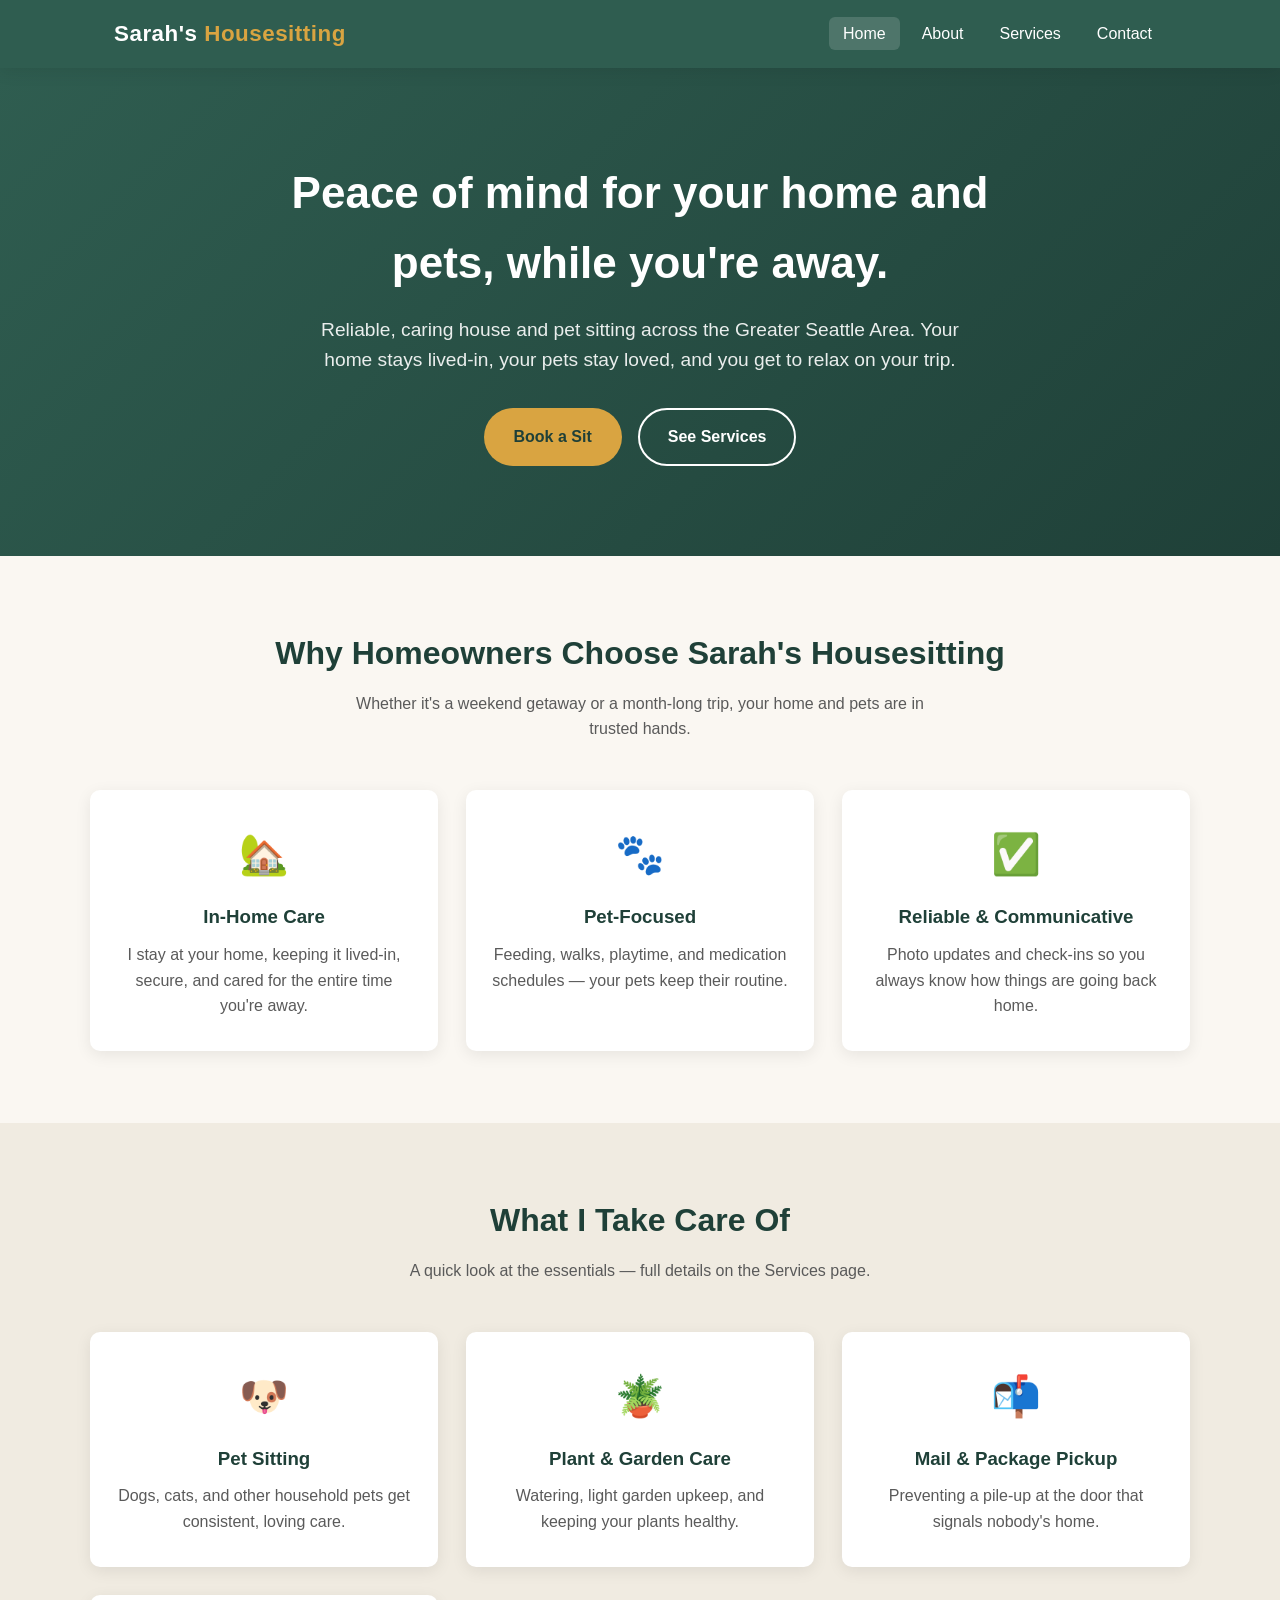
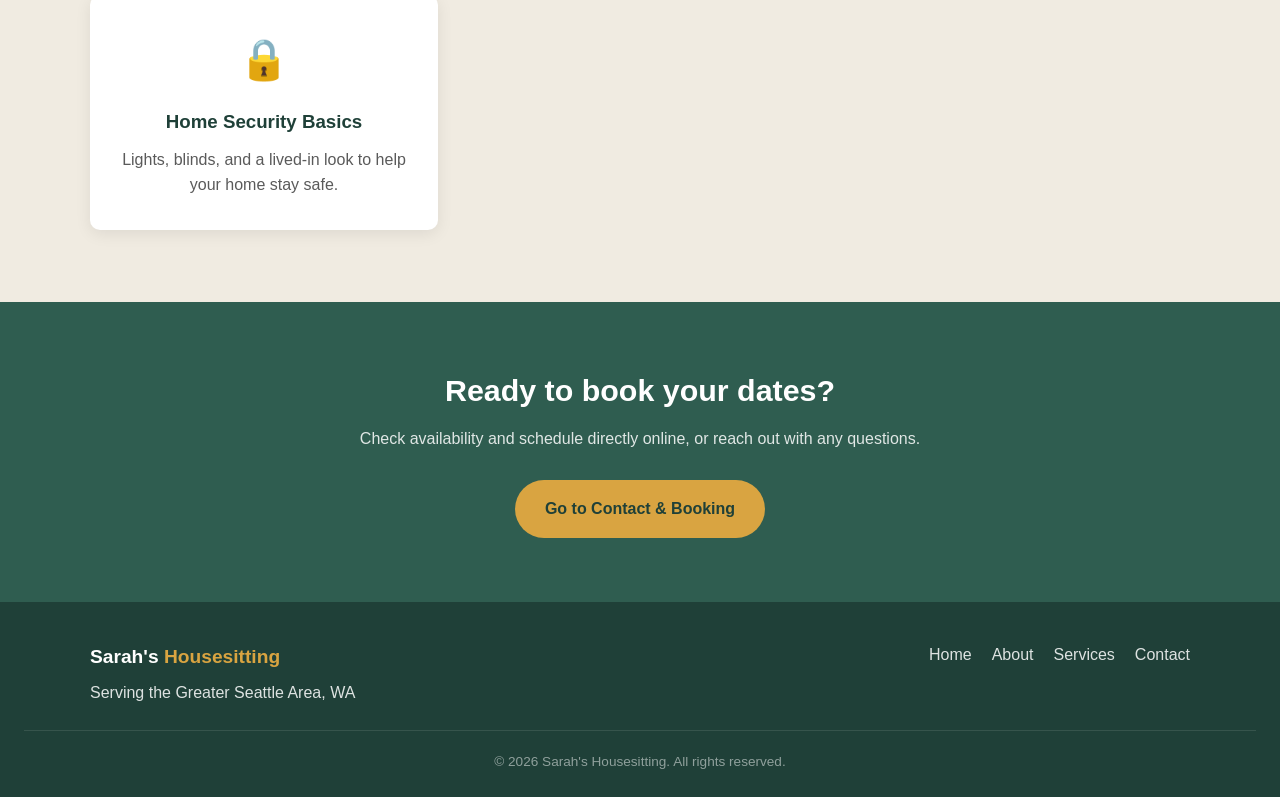
==== index.html @ 596b829d "Initial website for Sarah's Housesitting Multi-page static site (home, about, services, contact) wit" ====
<!DOCTYPE html>
<html lang="en">
<head>
  <meta charset="UTF-8" />
  <meta name="viewport" content="width=device-width, initial-scale=1.0" />
  <title>Sarah's Housesitting | Trusted House &amp; Pet Sitting in Greater Seattle</title>
  <meta name="description" content="Sarah's Housesitting provides trusted, reliable house and pet sitting across the Greater Seattle Area, WA." />
  <link rel="stylesheet" href="css/style.css" />
</head>
<body>

  <header class="site-header">
    <nav class="nav">
      <a href="index.html" class="nav-brand">Sarah's <span>Housesitting</span></a>
      <button class="nav-toggle" aria-label="Toggle navigation">
        <span></span><span></span><span></span>
      </button>
      <ul class="nav-links">
        <li><a href="index.html" class="active">Home</a></li>
        <li><a href="about.html">About</a></li>
        <li><a href="services.html">Services</a></li>
        <li><a href="contact.html">Contact</a></li>
      </ul>
    </nav>
  </header>

  <section class="hero">
    <h1>Peace of mind for your home and pets, while you're away.</h1>
    <p>
      Reliable, caring house and pet sitting across the Greater Seattle Area.
      Your home stays lived-in, your pets stay loved, and you get to relax on your trip.
    </p>
    <div class="hero-actions">
      <a href="contact.html" class="btn btn-primary">Book a Sit</a>
      <a href="services.html" class="btn btn-outline">See Services</a>
    </div>
  </section>

  <section>
    <h2 class="section-title">Why Homeowners Choose Sarah's Housesitting</h2>
    <p class="section-subtitle">
      Whether it's a weekend getaway or a month-long trip, your home and pets are in trusted hands.
    </p>
    <div class="grid">
      <div class="card">
        <div class="icon">🏡</div>
        <h3>In-Home Care</h3>
        <p>I stay at your home, keeping it lived-in, secure, and cared for the entire time you're away.</p>
      </div>
      <div class="card">
        <div class="icon">🐾</div>
        <h3>Pet-Focused</h3>
        <p>Feeding, walks, playtime, and medication schedules &mdash; your pets keep their routine.</p>
      </div>
      <div class="card">
        <div class="icon">✅</div>
        <h3>Reliable &amp; Communicative</h3>
        <p>Photo updates and check-ins so you always know how things are going back home.</p>
      </div>
    </div>
  </section>

  <section class="alt">
    <h2 class="section-title">What I Take Care Of</h2>
    <p class="section-subtitle">A quick look at the essentials &mdash; full details on the Services page.</p>
    <div class="grid">
      <div class="card">
        <div class="icon">🐶</div>
        <h3>Pet Sitting</h3>
        <p>Dogs, cats, and other household pets get consistent, loving care.</p>
      </div>
      <div class="card">
        <div class="icon">🪴</div>
        <h3>Plant &amp; Garden Care</h3>
        <p>Watering, light garden upkeep, and keeping your plants healthy.</p>
      </div>
      <div class="card">
        <div class="icon">📬</div>
        <h3>Mail &amp; Package Pickup</h3>
        <p>Preventing a pile-up at the door that signals nobody's home.</p>
      </div>
      <div class="card">
        <div class="icon">🔒</div>
        <h3>Home Security Basics</h3>
        <p>Lights, blinds, and a lived-in look to help your home stay safe.</p>
      </div>
    </div>
  </section>

  <section class="cta-band">
    <h2>Ready to book your dates?</h2>
    <p>Check availability and schedule directly online, or reach out with any questions.</p>
    <a href="contact.html" class="btn btn-primary">Go to Contact &amp; Booking</a>
  </section>

  <footer class="site-footer">
    <div class="footer-content">
      <div>
        <div class="footer-brand">Sarah's <span>Housesitting</span></div>
        <p>Serving the Greater Seattle Area, WA</p>
      </div>
      <ul class="footer-links">
        <li><a href="index.html">Home</a></li>
        <li><a href="about.html">About</a></li>
        <li><a href="services.html">Services</a></li>
        <li><a href="contact.html">Contact</a></li>
      </ul>
    </div>
    <div class="footer-bottom">
      &copy; <span id="year"></span> Sarah's Housesitting. All rights reserved.
    </div>
  </footer>

  <script src="js/main.js"></script>
</body>
</html>
---- css/style.css ----
/* ---- Variables ---- */
:root {
  --color-primary: #2f5d50;
  --color-primary-dark: #1f4038;
  --color-accent: #d9a441;
  --color-bg: #faf7f2;
  --color-bg-alt: #f0ebe1;
  --color-text: #2b2b2b;
  --color-text-light: #5a5a5a;
  --color-white: #ffffff;
  --max-width: 1100px;
  --radius: 10px;
  --shadow: 0 4px 16px rgba(0, 0, 0, 0.08);
}

* {
  box-sizing: border-box;
  margin: 0;
  padding: 0;
}

html {
  scroll-behavior: smooth;
}

body {
  font-family: "Segoe UI", Roboto, Helvetica, Arial, sans-serif;
  color: var(--color-text);
  background: var(--color-bg);
  line-height: 1.6;
}

a {
  color: inherit;
  text-decoration: none;
}

img {
  max-width: 100%;
  display: block;
}

.container {
  max-width: var(--max-width);
  margin: 0 auto;
  padding: 0 24px;
}

/* ---- Buttons ---- */
.btn {
  display: inline-block;
  padding: 14px 28px;
  border-radius: 999px;
  font-weight: 600;
  font-size: 1rem;
  cursor: pointer;
  border: 2px solid transparent;
  transition: transform 0.15s ease, box-shadow 0.15s ease, background 0.15s ease;
}

.btn-primary {
  background: var(--color-accent);
  color: var(--color-primary-dark);
}

.btn-primary:hover {
  transform: translateY(-2px);
  box-shadow: var(--shadow);
}

.btn-outline {
  background: transparent;
  border-color: var(--color-white);
  color: var(--color-white);
}

.btn-outline:hover {
  background: var(--color-white);
  color: var(--color-primary-dark);
}

/* ---- Header / Nav ---- */
.site-header {
  background: var(--color-primary);
  position: sticky;
  top: 0;
  z-index: 100;
  box-shadow: var(--shadow);
}

.nav {
  display: flex;
  align-items: center;
  justify-content: space-between;
  padding: 16px 24px;
  max-width: var(--max-width);
  margin: 0 auto;
}

.nav-brand {
  color: var(--color-white);
  font-size: 1.4rem;
  font-weight: 700;
  letter-spacing: 0.5px;
}

.nav-brand span {
  color: var(--color-accent);
}

.nav-links {
  display: flex;
  gap: 8px;
  list-style: none;
}

.nav-links a {
  color: var(--color-white);
  padding: 8px 14px;
  border-radius: 6px;
  font-weight: 500;
  transition: background 0.15s ease;
}

.nav-links a:hover,
.nav-links a.active {
  background: rgba(255, 255, 255, 0.15);
}

.nav-toggle {
  display: none;
  flex-direction: column;
  gap: 5px;
  background: none;
  border: none;
  cursor: pointer;
  padding: 6px;
}

.nav-toggle span {
  width: 26px;
  height: 3px;
  background: var(--color-white);
  border-radius: 2px;
}

/* ---- Hero ---- */
.hero {
  background: linear-gradient(135deg, var(--color-primary) 0%, var(--color-primary-dark) 100%);
  color: var(--color-white);
  padding: 90px 24px;
  text-align: center;
}

.hero h1 {
  font-size: 2.75rem;
  margin-bottom: 16px;
  max-width: 800px;
  margin-left: auto;
  margin-right: auto;
}

.hero p {
  font-size: 1.2rem;
  max-width: 640px;
  margin: 0 auto 32px;
  color: rgba(255, 255, 255, 0.9);
}

.hero-actions {
  display: flex;
  gap: 16px;
  justify-content: center;
  flex-wrap: wrap;
}

/* ---- Page hero (interior pages) ---- */
.page-hero {
  background: var(--color-primary);
  color: var(--color-white);
  padding: 56px 24px;
  text-align: center;
}

.page-hero h1 {
  font-size: 2.25rem;
  margin-bottom: 8px;
}

.page-hero p {
  color: rgba(255, 255, 255, 0.85);
  max-width: 600px;
  margin: 0 auto;
}

/* ---- Sections ---- */
section {
  padding: 72px 24px;
}

section.alt {
  background: var(--color-bg-alt);
}

.section-title {
  text-align: center;
  font-size: 2rem;
  color: var(--color-primary-dark);
  margin-bottom: 12px;
}

.section-subtitle {
  text-align: center;
  color: var(--color-text-light);
  max-width: 600px;
  margin: 0 auto 48px;
}

/* ---- Cards / Grid ---- */
.grid {
  display: grid;
  grid-template-columns: repeat(auto-fit, minmax(260px, 1fr));
  gap: 28px;
  max-width: var(--max-width);
  margin: 0 auto;
}

.card {
  background: var(--color-white);
  border-radius: var(--radius);
  padding: 32px 24px;
  box-shadow: var(--shadow);
  text-align: center;
}

.card .icon {
  font-size: 2.5rem;
  margin-bottom: 16px;
}

.card h3 {
  color: var(--color-primary-dark);
  margin-bottom: 10px;
}

.card p {
  color: var(--color-text-light);
}

/* ---- Service list ---- */
.service-detail {
  display: grid;
  gap: 28px;
  max-width: var(--max-width);
  margin: 0 auto;
}

.service-item {
  background: var(--color-white);
  border-radius: var(--radius);
  box-shadow: var(--shadow);
  padding: 28px 32px;
  display: flex;
  gap: 20px;
  align-items: flex-start;
}

.service-item .icon {
  font-size: 2rem;
  flex-shrink: 0;
}

.service-item h3 {
  color: var(--color-primary-dark);
  margin-bottom: 6px;
}

.service-item p {
  color: var(--color-text-light);
}

/* ---- About ---- */
.about-content {
  display: grid;
  grid-template-columns: 1fr 1fr;
  gap: 48px;
  max-width: var(--max-width);
  margin: 0 auto;
  align-items: center;
}

.about-content img {
  border-radius: var(--radius);
  box-shadow: var(--shadow);
}

.about-content h2 {
  color: var(--color-primary-dark);
  margin-bottom: 16px;
  font-size: 1.75rem;
}

.about-content p {
  margin-bottom: 16px;
  color: var(--color-text-light);
}

.values-grid {
  max-width: var(--max-width);
  margin: 48px auto 0;
  display: grid;
  grid-template-columns: repeat(auto-fit, minmax(200px, 1fr));
  gap: 24px;
}

.value {
  text-align: center;
}

.value .icon {
  font-size: 2rem;
  margin-bottom: 8px;
}

.value h4 {
  color: var(--color-primary-dark);
  margin-bottom: 6px;
}

.value p {
  color: var(--color-text-light);
  font-size: 0.95rem;
}

/* ---- Testimonials ---- */
.testimonial {
  background: var(--color-white);
  border-radius: var(--radius);
  padding: 28px;
  box-shadow: var(--shadow);
}

.testimonial p.quote {
  font-style: italic;
  color: var(--color-text);
  margin-bottom: 16px;
}

.testimonial .author {
  font-weight: 600;
  color: var(--color-primary-dark);
}

/* ---- Contact ---- */
.contact-layout {
  display: grid;
  grid-template-columns: 1fr 1.2fr;
  gap: 48px;
  max-width: var(--max-width);
  margin: 0 auto;
  align-items: start;
}

.contact-info-card {
  background: var(--color-white);
  border-radius: var(--radius);
  box-shadow: var(--shadow);
  padding: 32px;
}

.contact-info-card h3 {
  color: var(--color-primary-dark);
  margin-bottom: 20px;
}

.contact-line {
  display: flex;
  gap: 12px;
  align-items: flex-start;
  margin-bottom: 18px;
}

.contact-line .icon {
  font-size: 1.3rem;
  flex-shrink: 0;
}

.contact-line a,
.contact-line span {
  color: var(--color-text-light);
}

.booking-card {
  background: var(--color-white);
  border-radius: var(--radius);
  box-shadow: var(--shadow);
  padding: 32px;
}

.booking-card h3 {
  color: var(--color-primary-dark);
  margin-bottom: 8px;
}

.booking-card p.hint {
  color: var(--color-text-light);
  margin-bottom: 20px;
  font-size: 0.95rem;
}

#cal-inline {
  width: 100%;
  min-height: 500px;
  border-radius: var(--radius);
  overflow: hidden;
}

.booking-fallback {
  border: 2px dashed #cfc6b3;
  border-radius: var(--radius);
  padding: 40px 24px;
  text-align: center;
  color: var(--color-text-light);
}

/* ---- CTA band ---- */
.cta-band {
  background: var(--color-primary);
  color: var(--color-white);
  text-align: center;
  padding: 64px 24px;
}

.cta-band h2 {
  margin-bottom: 12px;
  font-size: 1.9rem;
}

.cta-band p {
  color: rgba(255, 255, 255, 0.85);
  margin-bottom: 28px;
}

/* ---- Footer ---- */
.site-footer {
  background: var(--color-primary-dark);
  color: rgba(255, 255, 255, 0.85);
  padding: 40px 24px 24px;
}

.footer-content {
  max-width: var(--max-width);
  margin: 0 auto;
  display: flex;
  justify-content: space-between;
  flex-wrap: wrap;
  gap: 24px;
  margin-bottom: 24px;
}

.footer-brand {
  font-size: 1.2rem;
  font-weight: 700;
  color: var(--color-white);
  margin-bottom: 8px;
}

.footer-brand span {
  color: var(--color-accent);
}

.footer-links {
  display: flex;
  gap: 20px;
  list-style: none;
}

.footer-bottom {
  text-align: center;
  font-size: 0.85rem;
  color: rgba(255, 255, 255, 0.5);
  border-top: 1px solid rgba(255, 255, 255, 0.1);
  padding-top: 20px;
}

/* ---- Responsive ---- */
@media (max-width: 768px) {
  .nav-links {
    position: absolute;
    top: 100%;
    left: 0;
    right: 0;
    background: var(--color-primary);
    flex-direction: column;
    padding: 12px 24px;
    display: none;
  }

  .nav-links.open {
    display: flex;
  }

  .nav-toggle {
    display: flex;
  }

  .about-content,
  .contact-layout {
    grid-template-columns: 1fr;
  }

  .hero h1 {
    font-size: 2.1rem;
  }
}
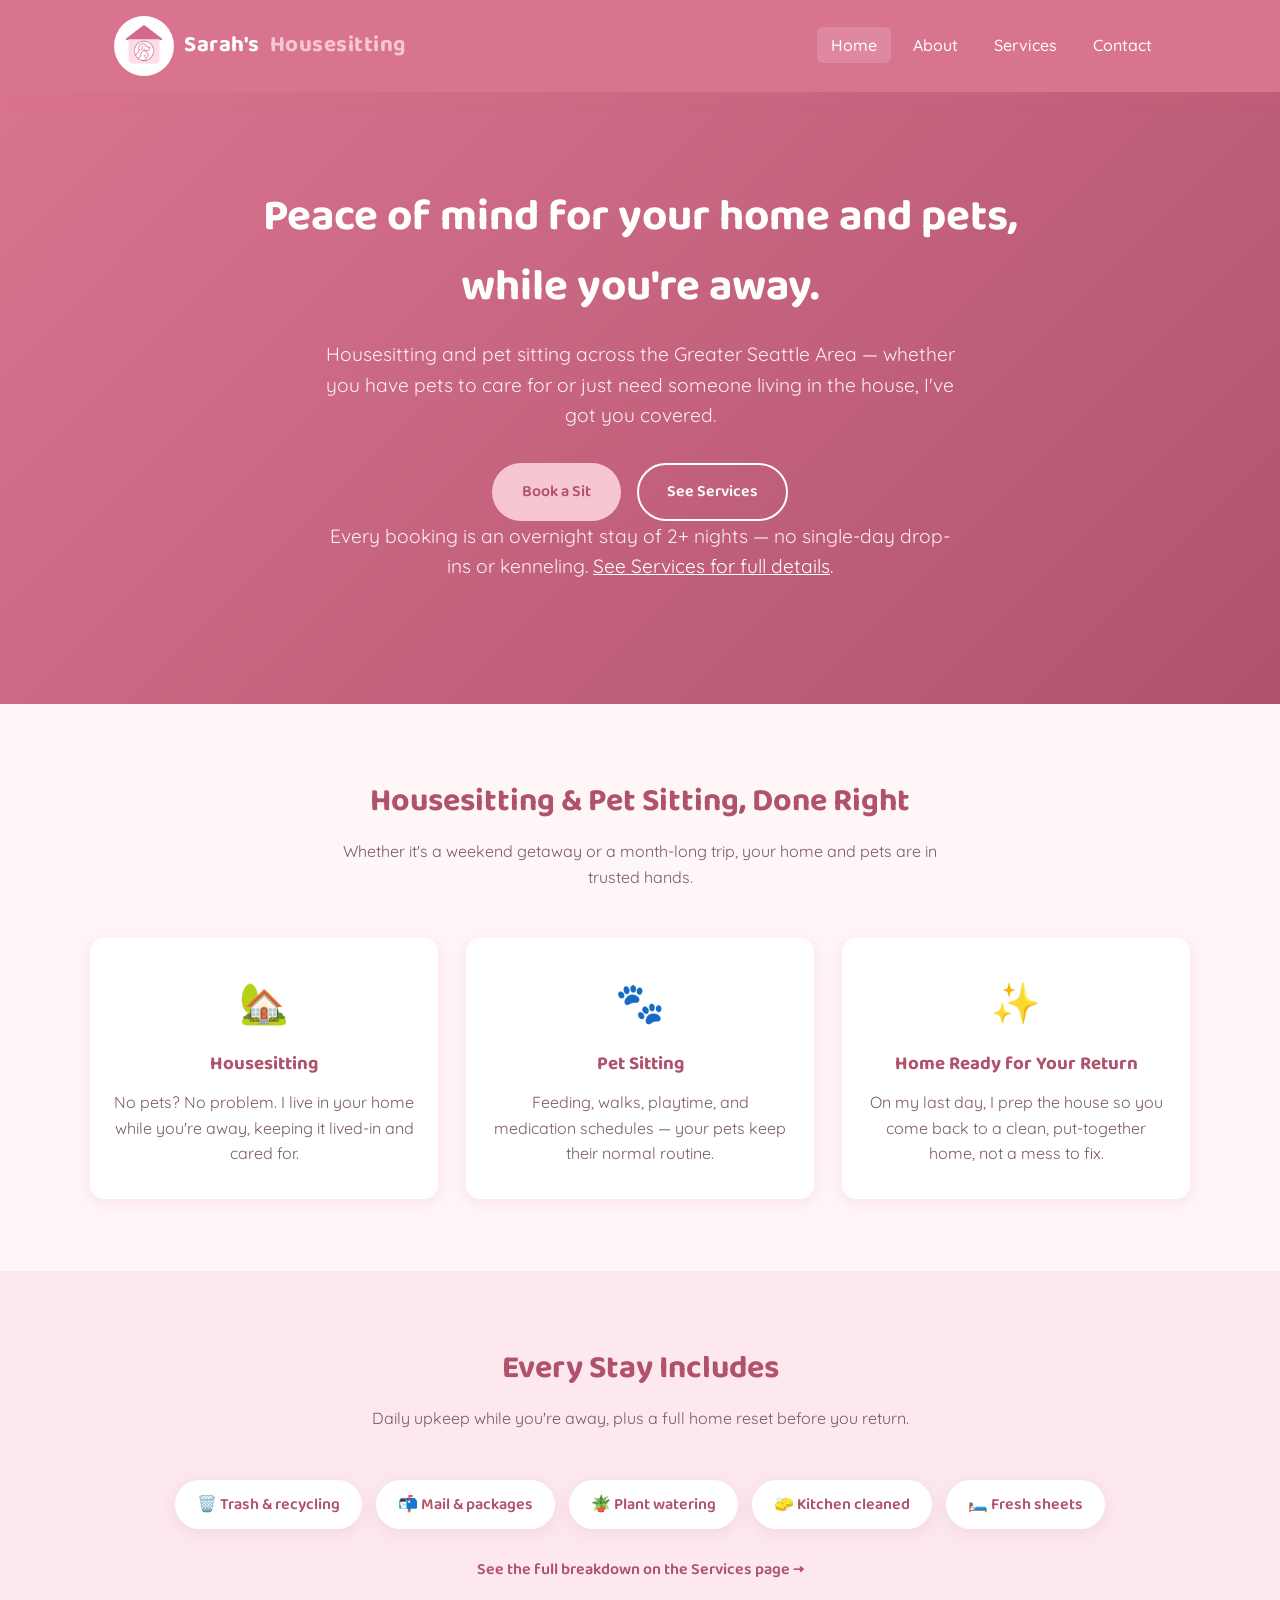
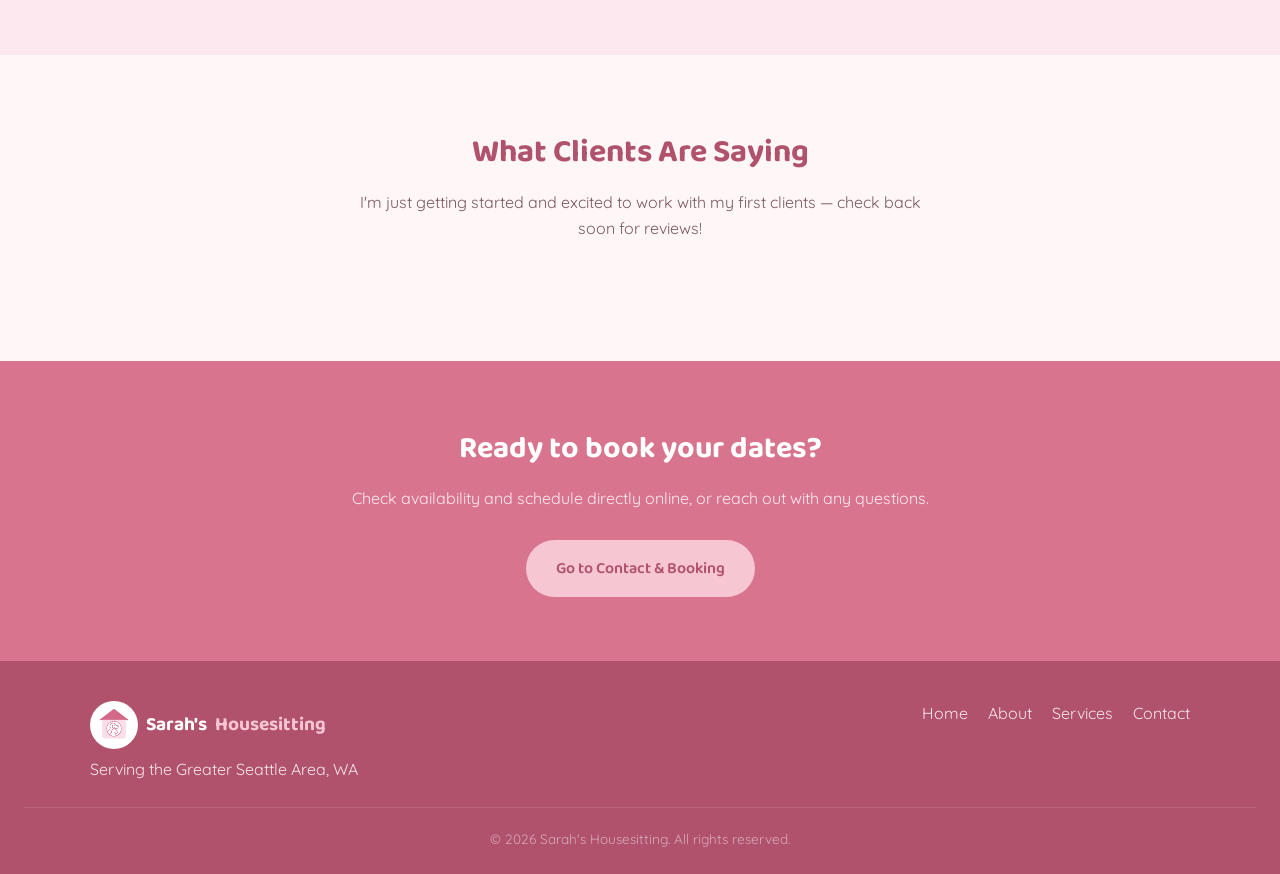
==== commit b11a4195: "Add branding, pricing, booking, and content polish Adds real logo and favicon, pricing/policy pages " ====
--- a/index.html
+++ b/index.html
@@ -5,13 +5,20 @@
   <meta name="viewport" content="width=device-width, initial-scale=1.0" />
   <title>Sarah's Housesitting | Trusted House &amp; Pet Sitting in Greater Seattle</title>
   <meta name="description" content="Sarah's Housesitting provides trusted, reliable house and pet sitting across the Greater Seattle Area, WA." />
+  <link rel="icon" type="image/svg+xml" href="images/favicon.svg" />
+  <meta property="og:title" content="Sarah's Housesitting | Trusted House &amp; Pet Sitting in Greater Seattle" />
+  <meta property="og:description" content="Overnight house and pet sitting across the Greater Seattle Area, WA. Free consultation before every booking." />
+  <meta property="og:type" content="website" />
+  <link rel="preconnect" href="https://fonts.googleapis.com" />
+  <link rel="preconnect" href="https://fonts.gstatic.com" crossorigin />
+  <link href="https://fonts.googleapis.com/css2?family=Baloo+2:wght@500;600;700&family=Quicksand:wght@400;500;600;700&display=swap" rel="stylesheet" />
   <link rel="stylesheet" href="css/style.css" />
 </head>
 <body>
 
   <header class="site-header">
     <nav class="nav">
-      <a href="index.html" class="nav-brand">Sarah's <span>Housesitting</span></a>
+      <a href="index.html" class="nav-brand"><span class="brand-logo-wrap"><img src="images/logo-mark.png" alt="" class="brand-logo" /></span>Sarah's <span>Housesitting</span></a>
       <button class="nav-toggle" aria-label="Toggle navigation">
         <span></span><span></span><span></span>
       </button>
@@ -27,64 +34,63 @@
   <section class="hero">
     <h1>Peace of mind for your home and pets, while you're away.</h1>
     <p>
-      Reliable, caring house and pet sitting across the Greater Seattle Area.
-      Your home stays lived-in, your pets stay loved, and you get to relax on your trip.
+      Housesitting and pet sitting across the Greater Seattle Area &mdash; whether you have pets
+      to care for or just need someone living in the house, I've got you covered.
     </p>
     <div class="hero-actions">
       <a href="contact.html" class="btn btn-primary">Book a Sit</a>
       <a href="services.html" class="btn btn-outline">See Services</a>
     </div>
+    <p class="hero-note">
+      Every booking is an overnight stay of 2+ nights &mdash; no single-day drop-ins or kenneling.
+      <a href="services.html">See Services for full details</a>.
+    </p>
   </section>
 
   <section>
-    <h2 class="section-title">Why Homeowners Choose Sarah's Housesitting</h2>
+    <h2 class="section-title">Housesitting &amp; Pet Sitting, Done Right</h2>
     <p class="section-subtitle">
       Whether it's a weekend getaway or a month-long trip, your home and pets are in trusted hands.
     </p>
     <div class="grid">
       <div class="card">
         <div class="icon">🏡</div>
-        <h3>In-Home Care</h3>
-        <p>I stay at your home, keeping it lived-in, secure, and cared for the entire time you're away.</p>
+        <h3>Housesitting</h3>
+        <p>No pets? No problem. I live in your home while you're away, keeping it lived-in and cared for.</p>
       </div>
       <div class="card">
         <div class="icon">🐾</div>
-        <h3>Pet-Focused</h3>
-        <p>Feeding, walks, playtime, and medication schedules &mdash; your pets keep their routine.</p>
+        <h3>Pet Sitting</h3>
+        <p>Feeding, walks, playtime, and medication schedules &mdash; your pets keep their normal routine.</p>
       </div>
       <div class="card">
-        <div class="icon">✅</div>
-        <h3>Reliable &amp; Communicative</h3>
-        <p>Photo updates and check-ins so you always know how things are going back home.</p>
+        <div class="icon">✨</div>
+        <h3>Home Ready for Your Return</h3>
+        <p>On my last day, I prep the house so you come back to a clean, put-together home, not a mess to fix.</p>
       </div>
     </div>
   </section>
 
   <section class="alt">
-    <h2 class="section-title">What I Take Care Of</h2>
-    <p class="section-subtitle">A quick look at the essentials &mdash; full details on the Services page.</p>
-    <div class="grid">
-      <div class="card">
-        <div class="icon">🐶</div>
-        <h3>Pet Sitting</h3>
-        <p>Dogs, cats, and other household pets get consistent, loving care.</p>
-      </div>
-      <div class="card">
-        <div class="icon">🪴</div>
-        <h3>Plant &amp; Garden Care</h3>
-        <p>Watering, light garden upkeep, and keeping your plants healthy.</p>
-      </div>
-      <div class="card">
-        <div class="icon">📬</div>
-        <h3>Mail &amp; Package Pickup</h3>
-        <p>Preventing a pile-up at the door that signals nobody's home.</p>
-      </div>
-      <div class="card">
-        <div class="icon">🔒</div>
-        <h3>Home Security Basics</h3>
-        <p>Lights, blinds, and a lived-in look to help your home stay safe.</p>
-      </div>
-    </div>
+    <h2 class="section-title">Every Stay Includes</h2>
+    <p class="section-subtitle">
+      Daily upkeep while you're away, plus a full home reset before you return.
+    </p>
+    <ul class="highlight-list">
+      <li>🗑️ Trash &amp; recycling</li>
+      <li>📬 Mail &amp; packages</li>
+      <li>🪴 Plant watering</li>
+      <li>🧽 Kitchen cleaned</li>
+      <li>🛏️ Fresh sheets</li>
+    </ul>
+    <a href="services.html" class="section-link">See the full breakdown on the Services page &rarr;</a>
+  </section>
+
+  <section>
+    <h2 class="section-title">What Clients Are Saying</h2>
+    <p class="section-subtitle">
+      I'm just getting started and excited to work with my first clients &mdash; check back soon for reviews!
+    </p>
   </section>
 
   <section class="cta-band">
@@ -96,7 +102,7 @@
   <footer class="site-footer">
     <div class="footer-content">
       <div>
-        <div class="footer-brand">Sarah's <span>Housesitting</span></div>
+        <div class="footer-brand"><span class="brand-logo-wrap"><img src="images/logo-mark.png" alt="" class="brand-logo" /></span>Sarah's <span>Housesitting</span></div>
         <p>Serving the Greater Seattle Area, WA</p>
       </div>
       <ul class="footer-links">
--- a/css/style.css
+++ b/css/style.css
@@ -1,16 +1,18 @@
 /* ---- Variables ---- */
 :root {
-  --color-primary: #2f5d50;
-  --color-primary-dark: #1f4038;
-  --color-accent: #d9a441;
-  --color-bg: #faf7f2;
-  --color-bg-alt: #f0ebe1;
-  --color-text: #2b2b2b;
-  --color-text-light: #5a5a5a;
+  --color-primary: #d9748f;
+  --color-primary-dark: #b1526c;
+  --color-accent: #f6c6d2;
+  --color-bg: #fff6f8;
+  --color-bg-alt: #fce8ee;
+  --color-text: #4a3238;
+  --color-text-light: #7a5a63;
   --color-white: #ffffff;
   --max-width: 1100px;
-  --radius: 10px;
-  --shadow: 0 4px 16px rgba(0, 0, 0, 0.08);
+  --radius: 14px;
+  --shadow: 0 4px 16px rgba(217, 116, 143, 0.15);
+  --font-heading: "Baloo 2", "Segoe UI", sans-serif;
+  --font-body: "Quicksand", "Segoe UI", sans-serif;
 }
 
 * {
@@ -24,10 +26,17 @@
 }
 
 body {
-  font-family: "Segoe UI", Roboto, Helvetica, Arial, sans-serif;
+  font-family: var(--font-body);
   color: var(--color-text);
   background: var(--color-bg);
   line-height: 1.6;
+}
+
+h1, h2, h3, h4, h5, h6,
+.nav-brand,
+.footer-brand,
+.btn {
+  font-family: var(--font-heading);
 }
 
 a {
@@ -98,10 +107,28 @@
 }
 
 .nav-brand {
+  display: flex;
+  align-items: center;
+  gap: 10px;
   color: var(--color-white);
   font-size: 1.4rem;
   font-weight: 700;
   letter-spacing: 0.5px;
+}
+
+.brand-logo-wrap {
+  display: inline-flex;
+  align-items: center;
+  justify-content: center;
+  background: var(--color-white);
+  border-radius: 50%;
+  padding: 4px;
+}
+
+.brand-logo {
+  display: block;
+  height: 52px;
+  width: auto;
 }
 
 .nav-brand span {
@@ -174,6 +201,17 @@
   flex-wrap: wrap;
 }
 
+.hero-note {
+  margin-top: 24px;
+  font-size: 0.9rem;
+  color: rgba(255, 255, 255, 0.75);
+}
+
+.hero-note a {
+  color: var(--color-white);
+  text-decoration: underline;
+}
+
 /* ---- Page hero (interior pages) ---- */
 .page-hero {
   background: var(--color-primary);
@@ -225,6 +263,16 @@
   margin: 0 auto;
 }
 
+.grid-2 {
+  grid-template-columns: repeat(2, 1fr);
+}
+
+@media (max-width: 640px) {
+  .grid-2 {
+    grid-template-columns: 1fr;
+  }
+}
+
 .card {
   background: var(--color-white);
   border-radius: var(--radius);
@@ -332,6 +380,41 @@
   font-size: 0.95rem;
 }
 
+/* ---- Highlight list & section link ---- */
+.highlight-list {
+  list-style: none;
+  display: flex;
+  flex-wrap: wrap;
+  justify-content: center;
+  gap: 14px;
+  max-width: var(--max-width);
+  margin: 0 auto;
+  padding: 0;
+}
+
+.highlight-list li {
+  background: var(--color-white);
+  border-radius: 999px;
+  padding: 12px 22px;
+  box-shadow: var(--shadow);
+  font-weight: 600;
+  color: var(--color-primary-dark);
+  font-family: var(--font-heading);
+}
+
+.section-link {
+  display: block;
+  text-align: center;
+  margin-top: 28px;
+  color: var(--color-primary-dark);
+  font-weight: 600;
+  font-family: var(--font-heading);
+}
+
+.section-link:hover {
+  text-decoration: underline;
+}
+
 /* ---- Testimonials ---- */
 .testimonial {
   background: var(--color-white);
@@ -352,57 +435,157 @@
 }
 
 /* ---- Contact ---- */
+.contact-ribbon {
+  background: var(--color-primary-dark);
+  padding: 20px 24px;
+}
+
+.ribbon-content {
+  max-width: var(--max-width);
+  margin: 0 auto;
+  display: flex;
+  flex-wrap: wrap;
+  justify-content: center;
+  align-items: center;
+  gap: 12px 36px;
+}
+
+.ribbon-item {
+  display: flex;
+  align-items: center;
+  gap: 8px;
+  color: var(--color-white);
+  font-weight: 600;
+  font-family: var(--font-heading);
+}
+
+a.ribbon-item:hover {
+  text-decoration: underline;
+}
+
 .contact-layout {
   display: grid;
-  grid-template-columns: 1fr 1.2fr;
+  grid-template-columns: 1fr 1fr;
   gap: 48px;
   max-width: var(--max-width);
   margin: 0 auto;
-  align-items: start;
-}
-
-.contact-info-card {
+  align-items: stretch;
+}
+
+.availability-calendar {
+  max-width: 480px;
+  margin: 0 auto;
+  background: var(--color-white);
+  border-radius: var(--radius);
+  box-shadow: var(--shadow);
+  padding: 28px;
+}
+
+.cal-header {
+  display: flex;
+  align-items: center;
+  justify-content: space-between;
+  margin-bottom: 16px;
+}
+
+.cal-header h3 {
+  color: var(--color-primary-dark);
+  font-size: 1.15rem;
+}
+
+.cal-nav-btn {
+  background: var(--color-bg-alt);
+  border: none;
+  border-radius: 50%;
+  width: 36px;
+  height: 36px;
+  font-size: 1.1rem;
+  color: var(--color-primary-dark);
+  cursor: pointer;
+}
+
+.cal-nav-btn:hover {
+  background: var(--color-accent);
+}
+
+.cal-weekdays {
+  display: grid;
+  grid-template-columns: repeat(7, 1fr);
+  text-align: center;
+  font-size: 0.8rem;
+  font-weight: 600;
+  color: var(--color-text-light);
+  margin-bottom: 8px;
+}
+
+.cal-grid {
+  display: grid;
+  grid-template-columns: repeat(7, 1fr);
+  gap: 4px;
+}
+
+.cal-day,
+.cal-day-empty {
+  aspect-ratio: 1;
+  display: flex;
+  align-items: center;
+  justify-content: center;
+  border-radius: 8px;
+  font-size: 0.9rem;
+  color: var(--color-text);
+}
+
+.cal-day.booked {
+  background: var(--color-primary);
+  color: var(--color-white);
+  font-weight: 600;
+}
+
+.cal-legend {
+  display: flex;
+  justify-content: center;
+  gap: 24px;
+  margin-top: 20px;
+  font-size: 0.85rem;
+  color: var(--color-text-light);
+}
+
+.cal-legend-item {
+  display: flex;
+  align-items: center;
+  gap: 8px;
+}
+
+.cal-dot {
+  width: 14px;
+  height: 14px;
+  border-radius: 4px;
+  display: inline-block;
+}
+
+.cal-dot.booked {
+  background: var(--color-primary);
+}
+
+.cal-dot.open {
+  background: var(--color-bg-alt);
+}
+
+.booking-card {
   background: var(--color-white);
   border-radius: var(--radius);
   box-shadow: var(--shadow);
   padding: 32px;
 }
 
-.contact-info-card h3 {
-  color: var(--color-primary-dark);
-  margin-bottom: 20px;
-}
-
-.contact-line {
-  display: flex;
-  gap: 12px;
-  align-items: flex-start;
-  margin-bottom: 18px;
-}
-
-.contact-line .icon {
-  font-size: 1.3rem;
-  flex-shrink: 0;
-}
-
-.contact-line a,
-.contact-line span {
-  color: var(--color-text-light);
-}
-
-.booking-card {
-  background: var(--color-white);
-  border-radius: var(--radius);
-  box-shadow: var(--shadow);
-  padding: 32px;
-}
-
-.booking-card h3 {
+.booking-card h3,
+.inquiry-form h3 {
   color: var(--color-primary-dark);
   margin-bottom: 8px;
 }
 
-.booking-card p.hint {
+.booking-card p.hint,
+.inquiry-form p.hint {
   color: var(--color-text-light);
   margin-bottom: 20px;
   font-size: 0.95rem;
@@ -416,11 +599,246 @@
 }
 
 .booking-fallback {
-  border: 2px dashed #cfc6b3;
+  border: 2px dashed #e3aebc;
   border-radius: var(--radius);
   padding: 40px 24px;
   text-align: center;
   color: var(--color-text-light);
+}
+
+/* ---- Tabs ---- */
+.tabs-nav {
+  background: var(--color-bg);
+  padding: 32px 24px 0;
+  border-bottom: 2px solid var(--color-bg-alt);
+}
+
+.tab-buttons {
+  display: flex;
+  gap: 12px;
+  justify-content: center;
+  flex-wrap: wrap;
+  max-width: var(--max-width);
+  margin: 0 auto;
+  padding-bottom: 24px;
+}
+
+.tab-btn {
+  padding: 12px 26px;
+  border-radius: 999px;
+  border: 2px solid var(--color-primary);
+  background: transparent;
+  color: var(--color-primary-dark);
+  font-family: var(--font-heading);
+  font-weight: 600;
+  font-size: 1rem;
+  cursor: pointer;
+  transition: background 0.15s ease, color 0.15s ease;
+}
+
+.tab-btn:hover {
+  background: var(--color-bg-alt);
+}
+
+.tab-btn.active {
+  background: var(--color-primary);
+  color: var(--color-white);
+}
+
+.tab-panel[hidden] {
+  display: none;
+}
+
+/* ---- Inquiry Form ---- */
+.inquiry-form {
+  background: var(--color-white);
+  padding: 32px;
+  border-radius: var(--radius);
+  box-shadow: var(--shadow);
+  display: flex;
+  flex-direction: column;
+}
+
+.inquiry-footer {
+  margin-top: auto;
+  padding-top: 24px;
+  text-align: center;
+}
+
+.inquiry-footer img {
+  max-width: 260px;
+  margin: 0 auto 12px;
+}
+
+.inquiry-footer p {
+  color: var(--color-text-light);
+  font-size: 0.9rem;
+}
+
+.form-row {
+  display: flex;
+  flex-direction: column;
+  gap: 6px;
+  margin-bottom: 18px;
+}
+
+.form-row label {
+  font-family: var(--font-heading);
+  font-weight: 600;
+  color: var(--color-primary-dark);
+}
+
+.form-row input,
+.form-row textarea {
+  padding: 12px 14px;
+  border-radius: 8px;
+  border: 2px solid var(--color-bg-alt);
+  font-family: var(--font-body);
+  font-size: 1rem;
+  color: var(--color-text);
+  resize: vertical;
+}
+
+.form-row input:focus,
+.form-row textarea:focus {
+  outline: none;
+  border-color: var(--color-primary);
+}
+
+.form-status {
+  margin-top: 16px;
+  font-weight: 600;
+  text-align: center;
+}
+
+.form-status.success {
+  color: var(--color-primary-dark);
+}
+
+.form-status.error {
+  color: #b3261e;
+}
+
+/* ---- FAQ ---- */
+.faq-list {
+  max-width: var(--max-width);
+  margin: 0 auto;
+  display: flex;
+  flex-direction: column;
+  gap: 16px;
+}
+
+.faq-item {
+  background: var(--color-white);
+  border-radius: var(--radius);
+  box-shadow: var(--shadow);
+  padding: 20px 24px;
+}
+
+.faq-item summary {
+  cursor: pointer;
+  font-family: var(--font-heading);
+  font-weight: 600;
+  color: var(--color-primary-dark);
+  list-style: none;
+}
+
+.faq-item summary::-webkit-details-marker {
+  display: none;
+}
+
+.faq-item summary::before {
+  content: "+";
+  display: inline-block;
+  width: 20px;
+  color: var(--color-primary);
+  font-weight: 700;
+}
+
+.faq-item[open] summary::before {
+  content: "\2212";
+}
+
+.faq-item p {
+  margin-top: 12px;
+  color: var(--color-text-light);
+}
+
+.tab-link {
+  color: var(--color-primary-dark);
+  font-weight: 600;
+  text-decoration: underline;
+}
+
+/* ---- Pricing ---- */
+.pricing-table-wrap {
+  max-width: var(--max-width);
+  margin: 0 auto 40px;
+  overflow-x: auto;
+  background: var(--color-white);
+  border-radius: var(--radius);
+  box-shadow: var(--shadow);
+}
+
+.pricing-table {
+  width: 100%;
+  border-collapse: collapse;
+  min-width: 560px;
+}
+
+.pricing-table th,
+.pricing-table td {
+  text-align: left;
+  padding: 16px 20px;
+  border-bottom: 1px solid var(--color-bg-alt);
+}
+
+.pricing-table th {
+  background: var(--color-primary);
+  color: var(--color-white);
+  font-family: var(--font-heading);
+  font-weight: 600;
+}
+
+.pricing-table tr:last-child td {
+  border-bottom: none;
+}
+
+.pricing-table td:nth-child(2) {
+  color: var(--color-primary-dark);
+  font-weight: 700;
+  white-space: nowrap;
+}
+
+.pricing-table td:nth-child(3) {
+  color: var(--color-text-light);
+  font-size: 0.95rem;
+}
+
+.pricing-note {
+  max-width: var(--max-width);
+  margin: 0 auto 40px;
+  text-align: center;
+  color: var(--color-text-light);
+}
+
+.policy-card {
+  max-width: var(--max-width);
+  margin: 0 auto;
+  background: var(--color-white);
+  border-radius: var(--radius);
+  box-shadow: var(--shadow);
+  padding: 32px;
+}
+
+.policy-card h3 {
+  color: var(--color-primary-dark);
+  margin-bottom: 12px;
+}
+
+.policy-card p {
+  color: var(--color-text-light);
+  margin-bottom: 20px;
 }
 
 /* ---- CTA band ---- */
@@ -459,10 +877,17 @@
 }
 
 .footer-brand {
+  display: flex;
+  align-items: center;
+  gap: 8px;
   font-size: 1.2rem;
   font-weight: 700;
   color: var(--color-white);
   margin-bottom: 8px;
+}
+
+.footer-brand .brand-logo {
+  height: 40px;
 }
 
 .footer-brand span {
@@ -512,4 +937,12 @@
   .hero h1 {
     font-size: 2.1rem;
   }
-}
+
+  .nav-brand {
+    font-size: 1.1rem;
+  }
+
+  .brand-logo {
+    height: 34px;
+  }
+}
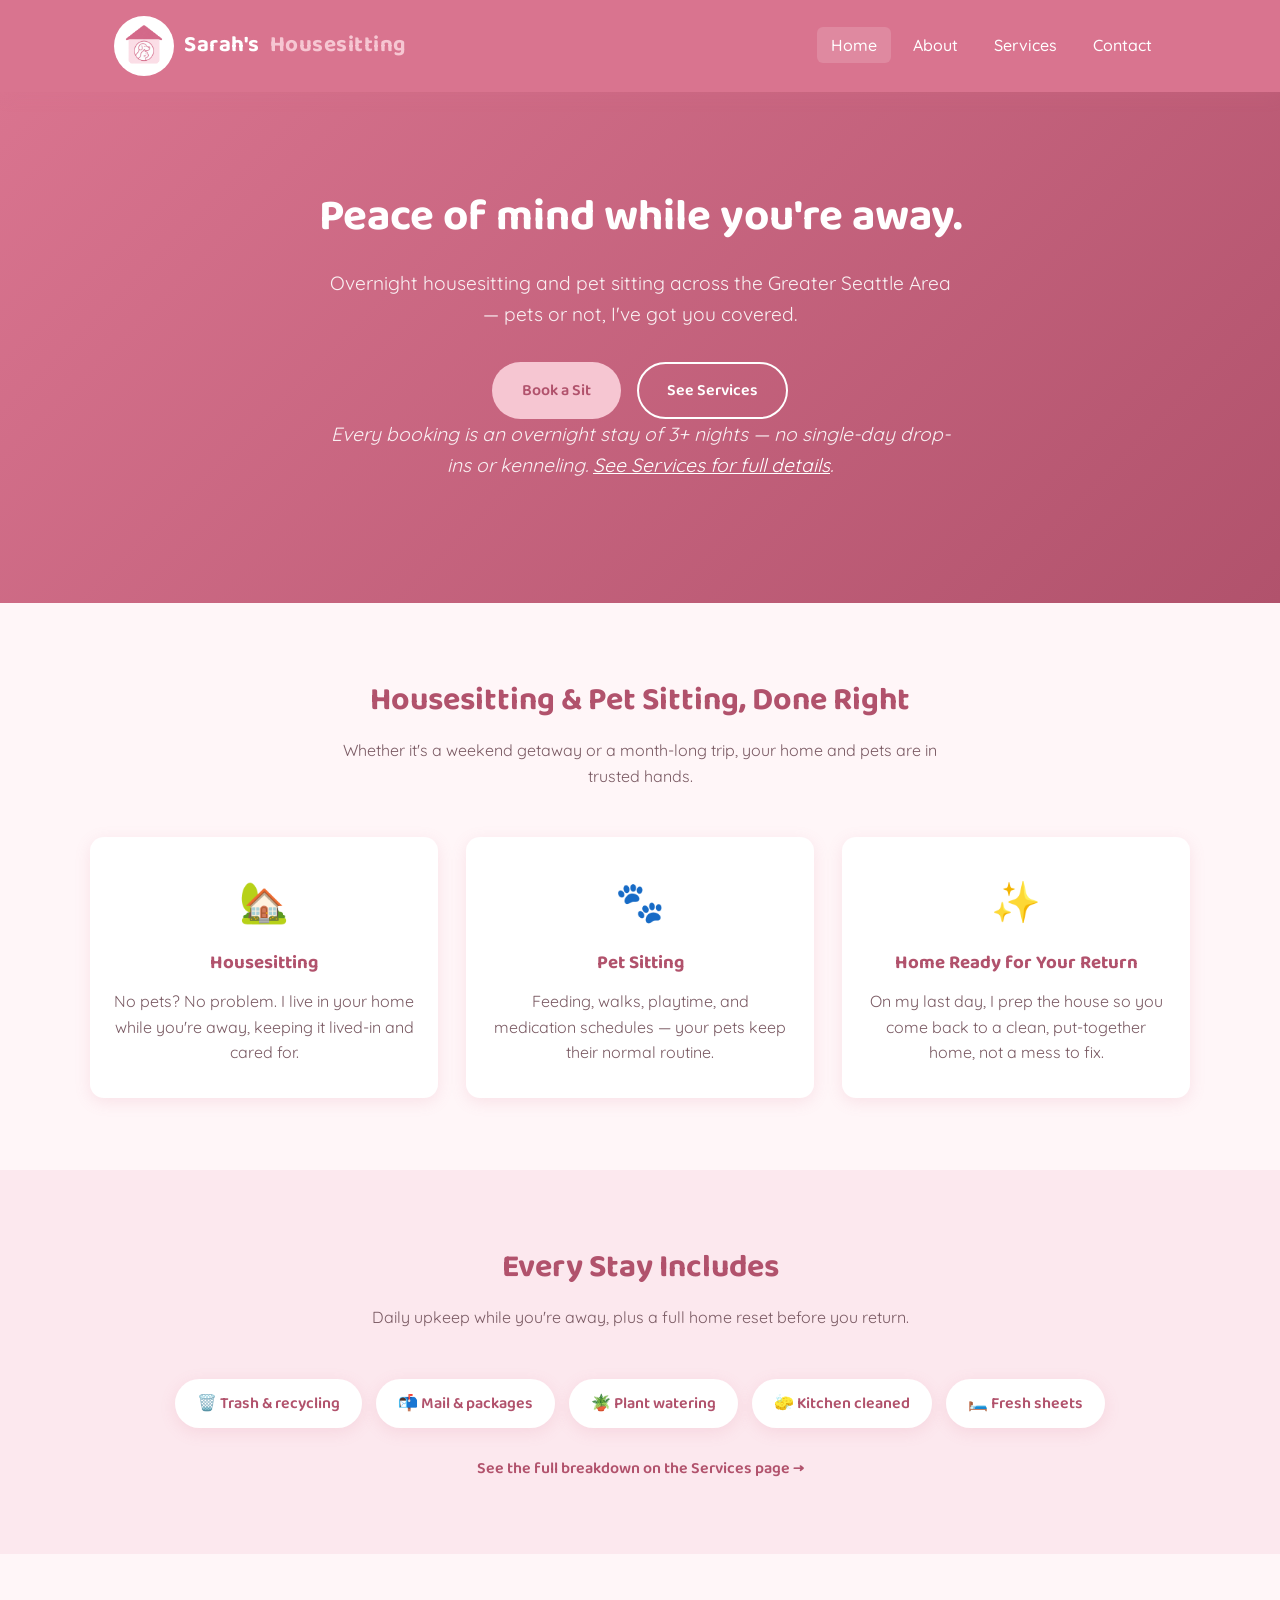
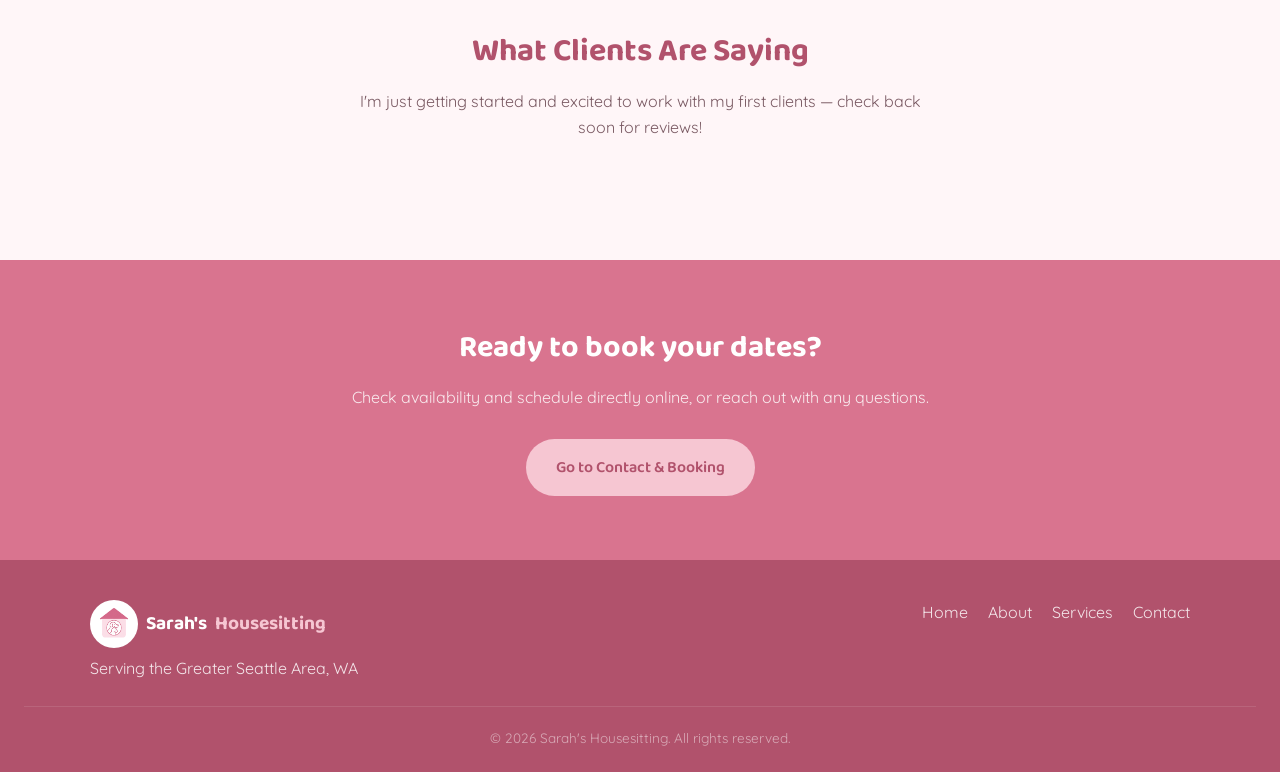
==== commit 0c5b0482: "Tighten hero copy and standardize night-minimum across pages - Condense home page hero headline/subh" ====
--- a/index.html
+++ b/index.html
@@ -32,17 +32,17 @@
   </header>
 
   <section class="hero">
-    <h1>Peace of mind for your home and pets, while you're away.</h1>
+    <h1>Peace of mind while you're away.</h1>
     <p>
-      Housesitting and pet sitting across the Greater Seattle Area &mdash; whether you have pets
-      to care for or just need someone living in the house, I've got you covered.
+      Overnight housesitting and pet sitting across the Greater Seattle Area &mdash; pets or not,
+      I've got you covered.
     </p>
     <div class="hero-actions">
       <a href="contact.html" class="btn btn-primary">Book a Sit</a>
       <a href="services.html" class="btn btn-outline">See Services</a>
     </div>
     <p class="hero-note">
-      Every booking is an overnight stay of 2+ nights &mdash; no single-day drop-ins or kenneling.
+      Every booking is an overnight stay of 3+ nights &mdash; no single-day drop-ins or kenneling.
       <a href="services.html">See Services for full details</a>.
     </p>
   </section>
--- a/css/style.css
+++ b/css/style.css
@@ -202,8 +202,9 @@
 }
 
 .hero-note {
-  margin-top: 24px;
-  font-size: 0.9rem;
+  margin-top: 40px;
+  font-size: 0.7rem;
+  font-style: italic;
   color: rgba(255, 255, 255, 0.75);
 }
 
